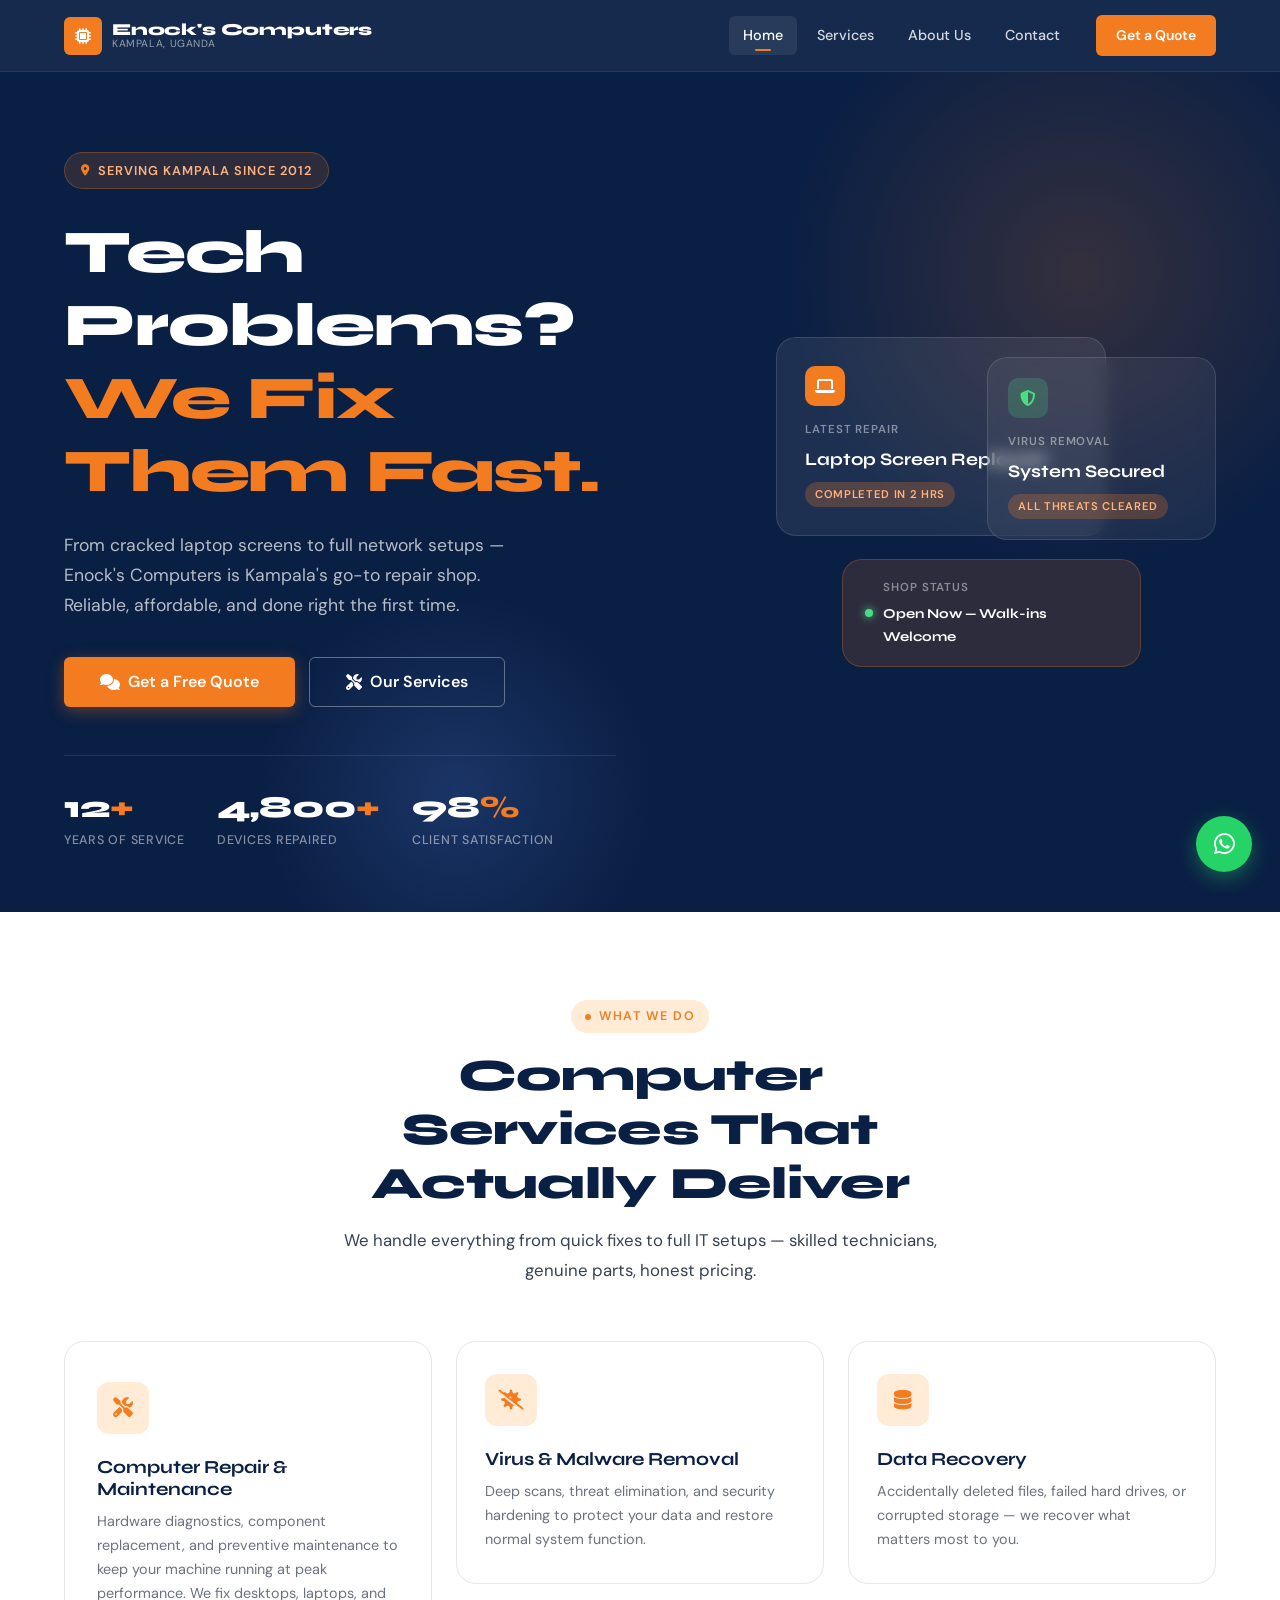
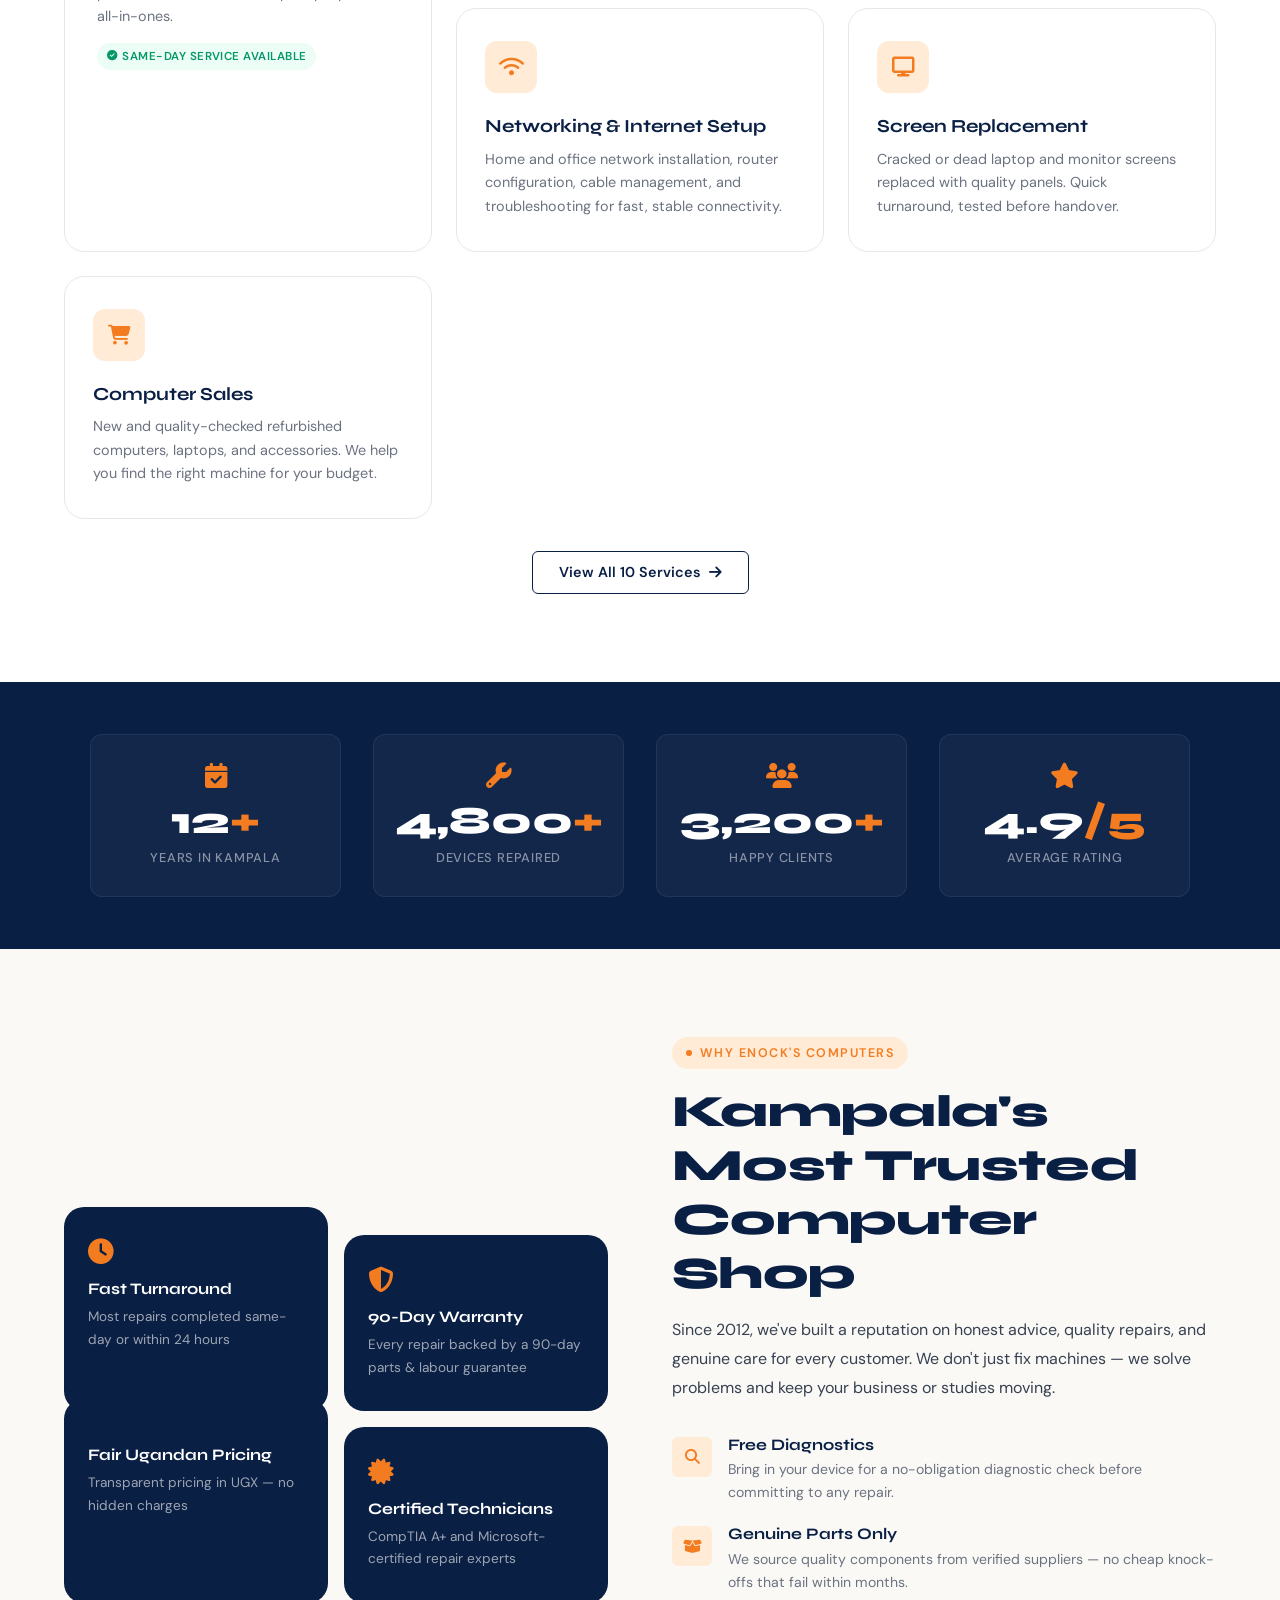
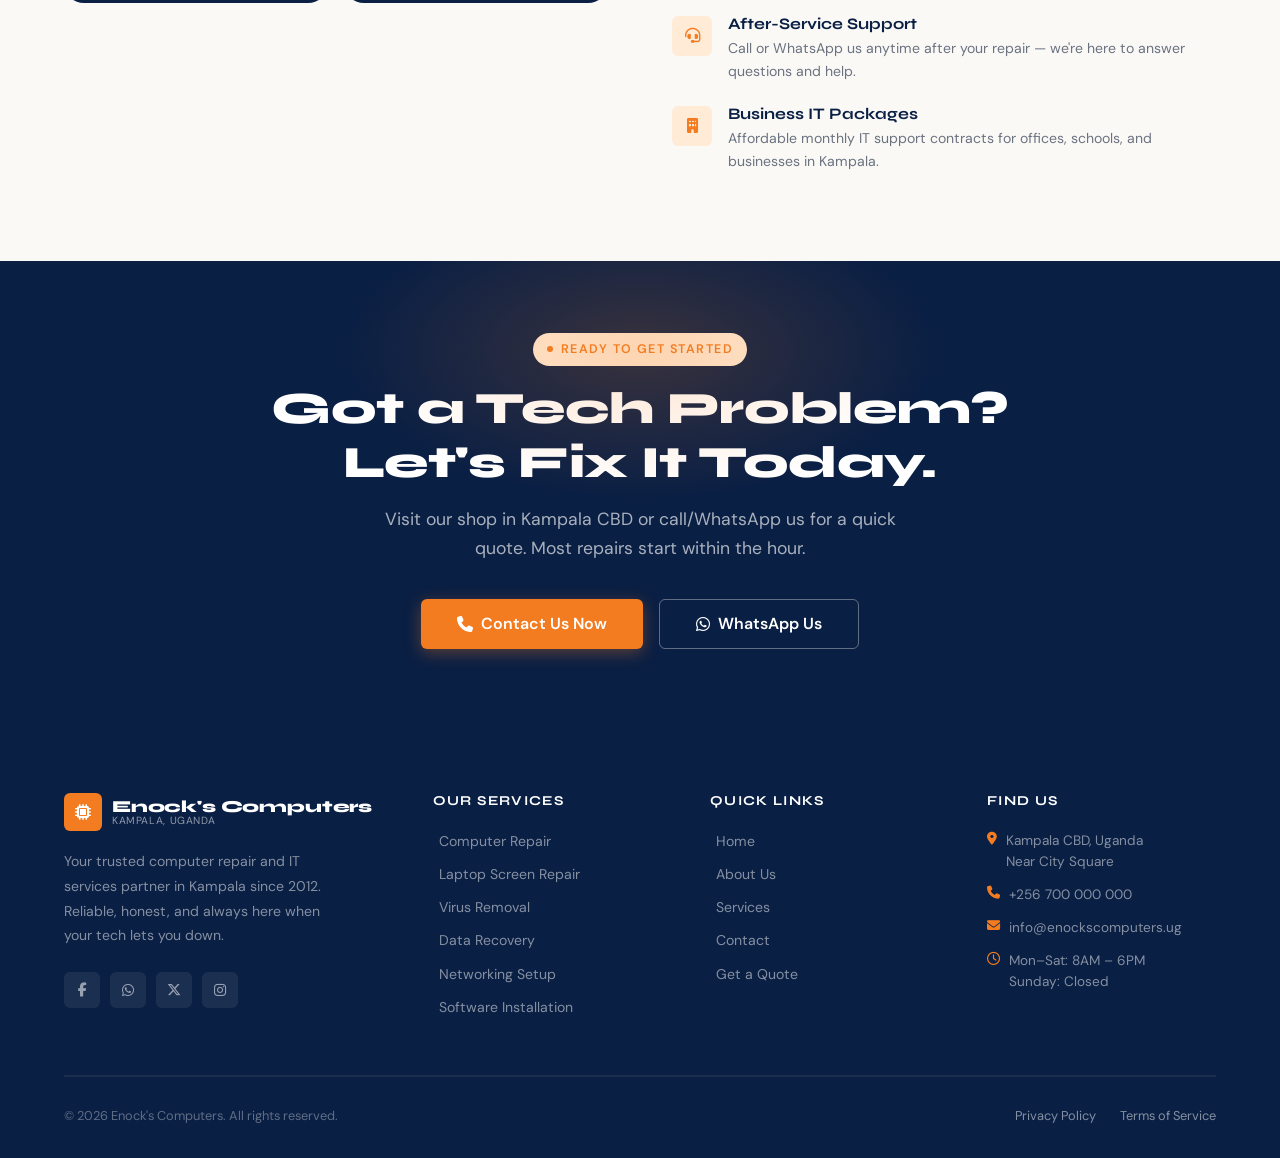
==== index.html @ 53b96592 "Initial commit via Netlify [skip ci]" ====
<!DOCTYPE html>
<html lang="en">
<head>
  <meta charset="UTF-8">
  <meta name="viewport" content="width=device-width, initial-scale=1.0">
  <title>Enock's Computers — Your Trusted Tech Partner in Kampala</title>
  <meta name="description" content="Enock's Computers offers expert computer repair, laptop servicing, virus removal, data recovery, networking, and IT services in Kampala, Uganda.">
  <link rel="stylesheet" href="enocks-style.css">
  <link rel="stylesheet" href="https://cdnjs.cloudflare.com/ajax/libs/font-awesome/6.5.0/css/all.min.css">
</head>
<body class="page-body">

  <!-- HEADER -->
  <header class="site-header" id="site-header">
    <a href="index.html" class="logo">
      <div class="logo-icon"><i class="fa-solid fa-microchip"></i></div>
      <div class="logo-text">
        <span>Enock's Computers</span>
        <span>Kampala, Uganda</span>
      </div>
    </a>
    <nav class="site-nav">
      <a href="index.html" class="active">Home</a>
      <a href="services.html">Services</a>
      <a href="about.html">About Us</a>
      <a href="contact.html">Contact</a>
      <a href="contact.html" class="nav-cta">Get a Quote</a>
    </nav>
    <button class="hamburger" id="hamburger" aria-label="Toggle menu" aria-expanded="false">
      <span></span><span></span><span></span>
    </button>
  </header>

  <!-- MOBILE NAV -->
  <nav class="mobile-nav" id="mobile-nav">
    <a href="index.html">Home</a>
    <a href="services.html">Services</a>
    <a href="about.html">About Us</a>
    <a href="contact.html">Contact</a>
    <a href="contact.html" class="nav-cta">Get a Quote</a>
  </nav>

  <!-- HERO -->
  <section class="hero">
    <div class="hero-content">
      <div class="hero-badge">
        <i class="fa-solid fa-location-dot"></i>
        Serving Kampala Since 2012
      </div>
      <h1>
        Tech Problems?<br>
        <span>We Fix Them Fast.</span>
      </h1>
      <p>
        From cracked laptop screens to full network setups — Enock's Computers is Kampala's go-to repair shop. Reliable, affordable, and done right the first time.
      </p>
      <div class="hero-actions">
        <a href="contact.html" class="btn btn-primary btn-lg">
          <i class="fa-solid fa-comments"></i> Get a Free Quote
        </a>
        <a href="services.html" class="btn btn-outline-white btn-lg">
          <i class="fa-solid fa-screwdriver-wrench"></i> Our Services
        </a>
      </div>
      <div class="hero-stats">
        <div class="hero-stat">
          <strong>12<span>+</span></strong>
          <small>Years of Service</small>
        </div>
        <div class="hero-stat">
          <strong>4,800<span>+</span></strong>
          <small>Devices Repaired</small>
        </div>
        <div class="hero-stat">
          <strong>98<span>%</span></strong>
          <small>Client Satisfaction</small>
        </div>
      </div>
    </div>

    <!-- Floating tech cards -->
    <div class="hero-visual">
      <div class="hero-card-stack">
        <div class="tech-card tech-card-main">
          <div class="tc-icon"><i class="fa-solid fa-laptop"></i></div>
          <div class="tc-label">Latest Repair</div>
          <div class="tc-value">Laptop Screen Replaced</div>
          <div class="tc-tag">Completed in 2 hrs</div>
        </div>
        <div class="tech-card tech-card-side">
          <div class="tc-icon" style="background:rgba(74,222,128,0.2)"><i class="fa-solid fa-shield-halved" style="color:#4ade80"></i></div>
          <div class="tc-label">Virus Removal</div>
          <div class="tc-value">System Secured</div>
          <div class="tc-tag">All Threats Cleared</div>
        </div>
        <div class="tech-card tech-card-bottom">
          <div class="tc-row">
            <div class="tc-dot"></div>
            <div>
              <div class="tc-label">Shop Status</div>
              <div class="tc-value" style="font-size:0.85rem">Open Now &mdash; Walk-ins Welcome</div>
            </div>
          </div>
        </div>
      </div>
    </div>
  </section>

  <!-- SERVICES OVERVIEW -->
  <section class="section" style="background: var(--white);">
    <div class="section-header centered">
      <div class="section-label">What We Do</div>
      <h2>Computer Services That <br>Actually Deliver</h2>
      <p>We handle everything from quick fixes to full IT setups — skilled technicians, genuine parts, honest pricing.</p>
    </div>

    <div class="services-grid featured">
      <div class="svc-card featured-tall fade-up">
        <div class="svc-icon"><i class="fa-solid fa-screwdriver-wrench"></i></div>
        <h3>Computer Repair &amp; Maintenance</h3>
        <p>Hardware diagnostics, component replacement, and preventive maintenance to keep your machine running at peak performance. We fix desktops, laptops, and all-in-ones.</p>
        <div class="svc-badge"><i class="fa-solid fa-circle-check"></i> Same-day service available</div>
      </div>
      <div class="svc-card fade-up">
        <div class="svc-icon"><i class="fa-solid fa-virus-slash"></i></div>
        <h3>Virus &amp; Malware Removal</h3>
        <p>Deep scans, threat elimination, and security hardening to protect your data and restore normal system function.</p>
      </div>
      <div class="svc-card fade-up">
        <div class="svc-icon"><i class="fa-solid fa-database"></i></div>
        <h3>Data Recovery</h3>
        <p>Accidentally deleted files, failed hard drives, or corrupted storage — we recover what matters most to you.</p>
      </div>
      <div class="svc-card fade-up">
        <div class="svc-icon"><i class="fa-solid fa-wifi"></i></div>
        <h3>Networking &amp; Internet Setup</h3>
        <p>Home and office network installation, router configuration, cable management, and troubleshooting for fast, stable connectivity.</p>
      </div>
      <div class="svc-card fade-up">
        <div class="svc-icon"><i class="fa-solid fa-display"></i></div>
        <h3>Screen Replacement</h3>
        <p>Cracked or dead laptop and monitor screens replaced with quality panels. Quick turnaround, tested before handover.</p>
      </div>
      <div class="svc-card fade-up">
        <div class="svc-icon"><i class="fa-solid fa-cart-shopping"></i></div>
        <h3>Computer Sales</h3>
        <p>New and quality-checked refurbished computers, laptops, and accessories. We help you find the right machine for your budget.</p>
      </div>
    </div>

    <div class="text-center mt-32">
      <a href="services.html" class="btn btn-outline">
        View All 10 Services <i class="fa-solid fa-arrow-right"></i>
      </a>
    </div>
  </section>

  <!-- STATS BAR -->
  <div class="stats-bar">
    <div class="stats-inner">
      <div class="stat-item fade-up">
        <i class="fa-solid fa-calendar-check"></i>
        <div class="stat-number">12<span>+</span></div>
        <div class="stat-label">Years in Kampala</div>
      </div>
      <div class="stat-item fade-up">
        <i class="fa-solid fa-wrench"></i>
        <div class="stat-number">4,800<span>+</span></div>
        <div class="stat-label">Devices Repaired</div>
      </div>
      <div class="stat-item fade-up">
        <i class="fa-solid fa-users"></i>
        <div class="stat-number">3,200<span>+</span></div>
        <div class="stat-label">Happy Clients</div>
      </div>
      <div class="stat-item fade-up">
        <i class="fa-solid fa-star"></i>
        <div class="stat-number">4.9<span>/5</span></div>
        <div class="stat-label">Average Rating</div>
      </div>
    </div>
  </div>

  <!-- WHY CHOOSE US -->
  <section class="section why-section" style="background: var(--cream);">
    <div class="why-grid">
      <!-- Visual tiles -->
      <div class="why-visual">
        <div class="why-tile">
          <i class="fa-solid fa-clock"></i>
          <h4>Fast Turnaround</h4>
          <p>Most repairs completed same-day or within 24 hours</p>
        </div>
        <div class="why-tile">
          <i class="fa-solid fa-shield-halved"></i>
          <h4>90-Day Warranty</h4>
          <p>Every repair backed by a 90-day parts &amp; labour guarantee</p>
        </div>
        <div class="why-tile">
          <i class="fa-solid fa-ugandan-shilling"></i>
          <h4>Fair Ugandan Pricing</h4>
          <p>Transparent pricing in UGX — no hidden charges</p>
        </div>
        <div class="why-tile">
          <i class="fa-solid fa-certificate"></i>
          <h4>Certified Technicians</h4>
          <p>CompTIA A+ and Microsoft-certified repair experts</p>
        </div>
      </div>

      <!-- Content -->
      <div class="why-content">
        <div class="section-label">Why Enock's Computers</div>
        <h2>Kampala's Most Trusted Computer Shop</h2>
        <p style="margin-top:16px; line-height:1.8;">Since 2012, we've built a reputation on honest advice, quality repairs, and genuine care for every customer. We don't just fix machines — we solve problems and keep your business or studies moving.</p>
        <div class="why-list">
          <div class="why-item">
            <div class="why-item-icon"><i class="fa-solid fa-magnifying-glass"></i></div>
            <div class="why-item-text">
              <h4>Free Diagnostics</h4>
              <p>Bring in your device for a no-obligation diagnostic check before committing to any repair.</p>
            </div>
          </div>
          <div class="why-item">
            <div class="why-item-icon"><i class="fa-solid fa-box-open"></i></div>
            <div class="why-item-text">
              <h4>Genuine Parts Only</h4>
              <p>We source quality components from verified suppliers — no cheap knock-offs that fail within months.</p>
            </div>
          </div>
          <div class="why-item">
            <div class="why-item-icon"><i class="fa-solid fa-headset"></i></div>
            <div class="why-item-text">
              <h4>After-Service Support</h4>
              <p>Call or WhatsApp us anytime after your repair — we're here to answer questions and help.</p>
            </div>
          </div>
          <div class="why-item">
            <div class="why-item-icon"><i class="fa-solid fa-building"></i></div>
            <div class="why-item-text">
              <h4>Business IT Packages</h4>
              <p>Affordable monthly IT support contracts for offices, schools, and businesses in Kampala.</p>
            </div>
          </div>
        </div>
      </div>
    </div>
  </section>

  <!-- CTA BANNER -->
  <section class="cta-banner">
    <div class="section-label" style="margin: 0 auto 16px; display: flex; width: fit-content;">Ready to Get Started</div>
    <h2>Got a Tech Problem? <br>Let's Fix It Today.</h2>
    <p>Visit our shop in Kampala CBD or call/WhatsApp us for a quick quote. Most repairs start within the hour.</p>
    <div class="cta-actions">
      <a href="contact.html" class="btn btn-primary btn-lg">
        <i class="fa-solid fa-phone"></i> Contact Us Now
      </a>
      <a href="tel:+256700000000" class="btn btn-outline-white btn-lg">
        <i class="fa-brands fa-whatsapp"></i> WhatsApp Us
      </a>
    </div>
  </section>

  <!-- FOOTER -->
  <footer class="site-footer">
    <div class="footer-grid">
      <div class="footer-brand">
        <a href="index.html" class="logo">
          <div class="logo-icon"><i class="fa-solid fa-microchip"></i></div>
          <div class="logo-text">
            <span>Enock's Computers</span>
            <span>Kampala, Uganda</span>
          </div>
        </a>
        <p>Your trusted computer repair and IT services partner in Kampala since 2012. Reliable, honest, and always here when your tech lets you down.</p>
        <div class="social-links">
          <a href="#" class="social-link" aria-label="Facebook"><i class="fa-brands fa-facebook-f"></i></a>
          <a href="#" class="social-link" aria-label="WhatsApp"><i class="fa-brands fa-whatsapp"></i></a>
          <a href="#" class="social-link" aria-label="Twitter/X"><i class="fa-brands fa-x-twitter"></i></a>
          <a href="#" class="social-link" aria-label="Instagram"><i class="fa-brands fa-instagram"></i></a>
        </div>
      </div>
      <div class="footer-col">
        <h5>Our Services</h5>
        <div class="footer-links">
          <a href="services.html">Computer Repair</a>
          <a href="services.html">Laptop Screen Repair</a>
          <a href="services.html">Virus Removal</a>
          <a href="services.html">Data Recovery</a>
          <a href="services.html">Networking Setup</a>
          <a href="services.html">Software Installation</a>
        </div>
      </div>
      <div class="footer-col">
        <h5>Quick Links</h5>
        <div class="footer-links">
          <a href="index.html">Home</a>
          <a href="about.html">About Us</a>
          <a href="services.html">Services</a>
          <a href="contact.html">Contact</a>
          <a href="contact.html">Get a Quote</a>
        </div>
      </div>
      <div class="footer-col footer-contact">
        <h5>Find Us</h5>
        <p><i class="fa-solid fa-location-dot"></i> Kampala CBD, Uganda<br>Near City Square</p>
        <a href="tel:+256700000000"><i class="fa-solid fa-phone"></i> +256 700 000 000</a>
        <a href="mailto:info@enockscomputers.ug"><i class="fa-solid fa-envelope"></i> info@enockscomputers.ug</a>
        <p><i class="fa-regular fa-clock"></i> Mon–Sat: 8AM – 6PM<br>Sunday: Closed</p>
      </div>
    </div>
    <hr class="divider" style="border-color: rgba(255,255,255,0.07);">
    <div class="footer-bottom">
      <p>&copy; 2026 Enock's Computers. All rights reserved.</p>
      <div class="footer-bottom-links">
        <a href="#">Privacy Policy</a>
        <a href="#">Terms of Service</a>
      </div>
    </div>
  </footer>

  <!-- WhatsApp Float -->
  <a href="https://wa.me/256700000000" class="whatsapp-float" target="_blank" rel="noopener" aria-label="Chat on WhatsApp">
    <i class="fa-brands fa-whatsapp"></i>
  </a>

  <script>
    // Sticky header
    const header = document.getElementById('site-header');
    window.addEventListener('scroll', () => {
      header.classList.toggle('scrolled', window.scrollY > 40);
    });

    // Hamburger menu
    const hamburger = document.getElementById('hamburger');
    const mobileNav = document.getElementById('mobile-nav');
    hamburger.addEventListener('click', () => {
      const open = hamburger.classList.toggle('open');
      mobileNav.classList.toggle('open', open);
      hamburger.setAttribute('aria-expanded', String(open));
    });

    // Close mobile nav on link click
    mobileNav.querySelectorAll('a').forEach(a => {
      a.addEventListener('click', () => {
        hamburger.classList.remove('open');
        mobileNav.classList.remove('open');
        hamburger.setAttribute('aria-expanded', 'false');
      });
    });

    // Scroll-reveal
    const observer = new IntersectionObserver((entries) => {
      entries.forEach(e => { if (e.isIntersecting) e.target.classList.add('visible'); });
    }, { threshold: 0.12 });
    document.querySelectorAll('.fade-up').forEach(el => observer.observe(el));
  </script>
</body>
</html>
---- enocks-style.css ----
/* ================================================
   ENOCK'S COMPUTERS — Shared Stylesheet
   Kampala, Uganda | Your Trusted Tech Partner
   Fonts: Syne (headings) + DM Sans (body)
   ================================================ */

@import url('https://fonts.googleapis.com/css2?family=Syne:wght@400;600;700;800&family=DM+Sans:ital,opsz,wght@0,9..40,300;0,9..40,400;0,9..40,500;0,9..40,600;1,9..40,400&display=swap');

/* ==================== TOKENS ==================== */
:root {
  --navy:      #0a1f44;
  --navy-mid:  #122a5c;
  --navy-light:#1e3a6e;
  --orange:    #f47c20;
  --orange-dk: #d96a12;
  --orange-lt: #ffebd6;
  --cream:     #faf9f6;
  --white:     #ffffff;
  --ink:       #111827;
  --ink-mid:   #374151;
  --ink-soft:  #6b7280;
  --ink-faint: #d1d5db;
  --border:    #e5e7eb;
  --card:      #ffffff;
  --shadow-sm: 0 2px 8px rgba(10,31,68,0.07);
  --shadow-md: 0 6px 24px rgba(10,31,68,0.12);
  --shadow-lg: 0 16px 48px rgba(10,31,68,0.18);
  --radius-sm: 6px;
  --radius:    12px;
  --radius-lg: 20px;
  --radius-xl: 32px;
  --transition: 0.28s cubic-bezier(0.4,0,0.2,1);
  --font-head: 'Syne', sans-serif;
  --font-body: 'DM Sans', sans-serif;
  --nav-h:     72px;
}

/* ==================== RESET ==================== */
*, *::before, *::after { box-sizing: border-box; margin: 0; padding: 0; }
html { scroll-behavior: smooth; font-size: 16px; }

body {
  font-family: var(--font-body);
  color: var(--ink);
  background: var(--cream);
  line-height: 1.65;
  -webkit-font-smoothing: antialiased;
  overflow-x: hidden;
}

img { max-width: 100%; height: auto; display: block; }
a { color: inherit; text-decoration: none; }
ul, ol { list-style: none; }
button { cursor: pointer; border: none; background: none; font-family: var(--font-body); }

/* ==================== TYPOGRAPHY ==================== */
h1, h2, h3, h4, h5 {
  font-family: var(--font-head);
  line-height: 1.2;
  color: var(--navy);
  font-weight: 800;
}
h1 { font-size: clamp(2.2rem, 5vw, 3.8rem); letter-spacing: -0.02em; }
h2 { font-size: clamp(1.8rem, 3.5vw, 2.8rem); letter-spacing: -0.015em; }
h3 { font-size: clamp(1.25rem, 2.5vw, 1.6rem); font-weight: 700; }
h4 { font-size: 1.15rem; font-weight: 700; }
p  { color: var(--ink-mid); }

.section-label {
  display: inline-flex;
  align-items: center;
  gap: 8px;
  font-size: 0.78rem;
  font-weight: 600;
  letter-spacing: 0.12em;
  text-transform: uppercase;
  color: var(--orange);
  background: var(--orange-lt);
  padding: 6px 14px;
  border-radius: 100px;
  margin-bottom: 16px;
}
.section-label::before {
  content: '';
  width: 6px;
  height: 6px;
  border-radius: 50%;
  background: var(--orange);
}

/* ==================== HEADER / NAV ==================== */
.site-header {
  position: fixed;
  top: 0; left: 0; right: 0;
  z-index: 999;
  height: var(--nav-h);
  background: rgba(10,31,68,0.95);
  backdrop-filter: blur(12px);
  -webkit-backdrop-filter: blur(12px);
  border-bottom: 1px solid rgba(255,255,255,0.07);
  display: flex;
  align-items: center;
  padding: 0 5%;
  justify-content: space-between;
  transition: background var(--transition), box-shadow var(--transition);
}
.site-header.scrolled {
  background: rgba(10,31,68,0.98);
  box-shadow: var(--shadow-md);
}

.logo {
  display: flex;
  align-items: center;
  gap: 10px;
  flex-shrink: 0;
}
.logo-icon {
  width: 38px;
  height: 38px;
  background: var(--orange);
  border-radius: var(--radius-sm);
  display: grid;
  place-items: center;
  flex-shrink: 0;
}
.logo-icon i { color: var(--white); font-size: 1rem; }
.logo-text { display: flex; flex-direction: column; line-height: 1; }
.logo-text span:first-child {
  font-family: var(--font-head);
  font-size: 1.05rem;
  font-weight: 800;
  color: var(--white);
  letter-spacing: -0.01em;
}
.logo-text span:last-child {
  font-size: 0.65rem;
  font-weight: 400;
  color: rgba(255,255,255,0.55);
  letter-spacing: 0.06em;
  text-transform: uppercase;
}

.site-nav {
  display: flex;
  align-items: center;
  gap: 6px;
}
.site-nav a {
  color: rgba(255,255,255,0.82);
  font-size: 0.9rem;
  font-weight: 500;
  padding: 8px 14px;
  border-radius: var(--radius-sm);
  transition: color var(--transition), background var(--transition);
  position: relative;
}
.site-nav a:hover,
.site-nav a.active {
  color: var(--white);
  background: rgba(255,255,255,0.08);
}
.site-nav a.active::after {
  content: '';
  position: absolute;
  bottom: 4px; left: 50%;
  transform: translateX(-50%);
  width: 16px; height: 2px;
  border-radius: 1px;
  background: var(--orange);
}
.nav-cta {
  margin-left: 16px;
  background: var(--orange) !important;
  color: var(--white) !important;
  padding: 9px 20px !important;
  border-radius: var(--radius-sm) !important;
  font-weight: 600 !important;
  font-size: 0.875rem !important;
  transition: background var(--transition), transform var(--transition) !important;
}
.nav-cta:hover {
  background: var(--orange-dk) !important;
  transform: translateY(-1px);
}

/* Hamburger */
.hamburger {
  display: none;
  flex-direction: column;
  gap: 5px;
  padding: 8px;
  border-radius: var(--radius-sm);
  transition: background var(--transition);
}
.hamburger:hover { background: rgba(255,255,255,0.08); }
.hamburger span {
  display: block;
  width: 22px;
  height: 2px;
  background: var(--white);
  border-radius: 1px;
  transition: transform 0.3s, opacity 0.3s;
}
.hamburger.open span:nth-child(1) { transform: translateY(7px) rotate(45deg); }
.hamburger.open span:nth-child(2) { opacity: 0; }
.hamburger.open span:nth-child(3) { transform: translateY(-7px) rotate(-45deg); }

/* Mobile nav overlay */
.mobile-nav {
  display: none;
  position: fixed;
  top: var(--nav-h); left: 0; right: 0;
  background: var(--navy);
  border-top: 1px solid rgba(255,255,255,0.08);
  padding: 20px 5% 28px;
  z-index: 998;
  flex-direction: column;
  gap: 4px;
  box-shadow: var(--shadow-lg);
}
.mobile-nav.open { display: flex; }
.mobile-nav a {
  color: rgba(255,255,255,0.85);
  font-size: 1rem;
  font-weight: 500;
  padding: 12px 16px;
  border-radius: var(--radius-sm);
  transition: background var(--transition), color var(--transition);
}
.mobile-nav a:hover { background: rgba(255,255,255,0.07); color: var(--white); }
.mobile-nav .nav-cta {
  margin-top: 8px;
  background: var(--orange) !important;
  color: var(--white) !important;
  text-align: center;
}

/* ==================== PAGE OFFSET ==================== */
.page-body { padding-top: var(--nav-h); }

/* ==================== HERO (index) ==================== */
.hero {
  min-height: calc(100vh - var(--nav-h));
  background: var(--navy);
  position: relative;
  overflow: hidden;
  display: grid;
  grid-template-columns: 1fr 1fr;
  align-items: center;
  padding: 80px 5% 60px;
  gap: 48px;
}

/* Geometric background */
.hero::before {
  content: '';
  position: absolute;
  top: -100px; right: -100px;
  width: 600px; height: 600px;
  background: radial-gradient(circle at center, rgba(244,124,32,0.18) 0%, transparent 70%);
  pointer-events: none;
}
.hero::after {
  content: '';
  position: absolute;
  bottom: -80px; left: 20%;
  width: 400px; height: 400px;
  background: radial-gradient(circle at center, rgba(30,58,110,0.8) 0%, transparent 70%);
  pointer-events: none;
}

.hero-content { position: relative; z-index: 2; max-width: 600px; }

.hero-badge {
  display: inline-flex;
  align-items: center;
  gap: 8px;
  background: rgba(244,124,32,0.15);
  border: 1px solid rgba(244,124,32,0.3);
  color: #ffb37e;
  font-size: 0.8rem;
  font-weight: 600;
  letter-spacing: 0.08em;
  text-transform: uppercase;
  padding: 7px 16px;
  border-radius: 100px;
  margin-bottom: 28px;
}
.hero-badge i { font-size: 0.7rem; color: var(--orange); }

.hero-content h1 {
  color: var(--white);
  margin-bottom: 22px;
}
.hero-content h1 span {
  color: var(--orange);
  display: block;
}
.hero-content p {
  color: rgba(255,255,255,0.7);
  font-size: 1.1rem;
  line-height: 1.7;
  margin-bottom: 36px;
  max-width: 480px;
}

.hero-actions {
  display: flex;
  gap: 14px;
  flex-wrap: wrap;
  margin-bottom: 48px;
}

.hero-stats {
  display: flex;
  gap: 32px;
  flex-wrap: wrap;
  padding-top: 36px;
  border-top: 1px solid rgba(255,255,255,0.1);
}
.hero-stat {}
.hero-stat strong {
  display: block;
  font-family: var(--font-head);
  font-size: 1.9rem;
  font-weight: 800;
  color: var(--white);
  line-height: 1;
  margin-bottom: 4px;
}
.hero-stat strong span { color: var(--orange); }
.hero-stat small {
  font-size: 0.78rem;
  color: rgba(255,255,255,0.5);
  text-transform: uppercase;
  letter-spacing: 0.06em;
  font-weight: 500;
}

/* Hero visual */
.hero-visual {
  position: relative;
  z-index: 2;
  display: flex;
  justify-content: flex-end;
  align-items: center;
}
.hero-card-stack {
  position: relative;
  width: 100%;
  max-width: 440px;
  aspect-ratio: 4/3;
}
.tech-card {
  position: absolute;
  background: rgba(255,255,255,0.06);
  border: 1px solid rgba(255,255,255,0.12);
  border-radius: var(--radius-lg);
  backdrop-filter: blur(8px);
  padding: 24px;
  transition: transform var(--transition);
}
.tech-card:hover { transform: translateY(-4px); }
.tech-card-main {
  top: 0; left: 0;
  width: 75%; padding: 28px;
  background: rgba(255,255,255,0.08);
}
.tech-card-side {
  top: 20px; right: 0;
  width: 52%;
  padding: 20px;
}
.tech-card-bottom {
  bottom: 0; left: 15%;
  width: 68%;
  padding: 18px 22px;
  background: rgba(244,124,32,0.15);
  border-color: rgba(244,124,32,0.25);
}
.tc-icon {
  width: 40px; height: 40px;
  background: var(--orange);
  border-radius: 10px;
  display: grid;
  place-items: center;
  margin-bottom: 14px;
}
.tc-icon i { color: white; font-size: 1rem; }
.tc-label {
  font-size: 0.72rem;
  text-transform: uppercase;
  letter-spacing: 0.08em;
  color: rgba(255,255,255,0.45);
  font-weight: 600;
  margin-bottom: 6px;
}
.tc-value {
  font-family: var(--font-head);
  font-size: 1.1rem;
  font-weight: 700;
  color: var(--white);
}
.tc-tag {
  display: inline-block;
  background: rgba(244,124,32,0.25);
  color: #ffb37e;
  font-size: 0.7rem;
  font-weight: 600;
  letter-spacing: 0.06em;
  text-transform: uppercase;
  padding: 3px 10px;
  border-radius: 100px;
  margin-top: 8px;
}
.tc-row {
  display: flex;
  align-items: center;
  gap: 10px;
}
.tc-dot {
  width: 8px; height: 8px;
  border-radius: 50%;
  background: #4ade80;
  box-shadow: 0 0 8px #4ade80;
  flex-shrink: 0;
}
.tc-row .tc-value { font-size: 0.9rem; }

/* ==================== BUTTONS ==================== */
.btn {
  display: inline-flex;
  align-items: center;
  gap: 8px;
  font-family: var(--font-body);
  font-weight: 600;
  font-size: 0.9rem;
  padding: 13px 26px;
  border-radius: var(--radius-sm);
  transition: background var(--transition), transform var(--transition), box-shadow var(--transition), color var(--transition);
  cursor: pointer;
  line-height: 1;
}
.btn-primary {
  background: var(--orange);
  color: var(--white);
  box-shadow: 0 4px 16px rgba(244,124,32,0.35);
}
.btn-primary:hover {
  background: var(--orange-dk);
  transform: translateY(-2px);
  box-shadow: 0 8px 24px rgba(244,124,32,0.4);
}
.btn-outline-white {
  background: transparent;
  color: var(--white);
  border: 1.5px solid rgba(255,255,255,0.35);
}
.btn-outline-white:hover {
  background: rgba(255,255,255,0.08);
  border-color: rgba(255,255,255,0.55);
  transform: translateY(-2px);
}
.btn-outline {
  background: transparent;
  color: var(--navy);
  border: 1.5px solid var(--navy);
}
.btn-outline:hover {
  background: var(--navy);
  color: var(--white);
  transform: translateY(-2px);
}
.btn-sm { padding: 9px 18px; font-size: 0.82rem; }
.btn-lg { padding: 16px 36px; font-size: 1rem; }

/* ==================== SECTION WRAPPER ==================== */
.section {
  padding: 88px 5%;
}
.section-sm { padding: 60px 5%; }
.section-header {
  max-width: 580px;
}
.section-header.centered {
  text-align: center;
  margin: 0 auto 56px;
  max-width: 620px;
}
.section-header h2 { margin-bottom: 16px; }
.section-header p { font-size: 1.05rem; line-height: 1.75; }

/* ==================== SERVICE CARDS ==================== */
.services-grid {
  display: grid;
  grid-template-columns: repeat(auto-fill, minmax(280px, 1fr));
  gap: 24px;
  margin-top: 48px;
}
.services-grid.cols-3 {
  grid-template-columns: repeat(3, 1fr);
}
.services-grid.featured {
  grid-template-columns: repeat(3, 1fr);
  grid-template-rows: auto auto;
}
.services-grid.featured .svc-card:first-child {
  grid-column: 1 / 2;
  grid-row: 1 / 3;
}

.svc-card {
  background: var(--card);
  border: 1px solid var(--border);
  border-radius: var(--radius-lg);
  padding: 32px 28px;
  position: relative;
  overflow: hidden;
  transition: transform var(--transition), box-shadow var(--transition), border-color var(--transition);
  cursor: default;
}
.svc-card::before {
  content: '';
  position: absolute;
  top: 0; left: 0; right: 0;
  height: 3px;
  background: linear-gradient(90deg, var(--orange), var(--orange-dk));
  transform: scaleX(0);
  transform-origin: left;
  transition: transform var(--transition);
  border-radius: var(--radius-lg) var(--radius-lg) 0 0;
}
.svc-card:hover { transform: translateY(-5px); box-shadow: var(--shadow-lg); border-color: transparent; }
.svc-card:hover::before { transform: scaleX(1); }

.svc-card.featured-tall { padding: 40px 32px; }

.svc-icon {
  width: 52px; height: 52px;
  background: var(--orange-lt);
  border-radius: var(--radius);
  display: grid;
  place-items: center;
  margin-bottom: 22px;
  transition: background var(--transition), transform var(--transition);
}
.svc-icon i { color: var(--orange); font-size: 1.25rem; }
.svc-card:hover .svc-icon { background: var(--orange); transform: scale(1.08); }
.svc-card:hover .svc-icon i { color: var(--white); }

.svc-card h3 { margin-bottom: 10px; font-size: 1.15rem; }
.svc-card p  { font-size: 0.9rem; color: var(--ink-soft); line-height: 1.65; }

.svc-badge {
  display: inline-flex;
  align-items: center;
  gap: 5px;
  background: #ecfdf5;
  color: #059669;
  font-size: 0.72rem;
  font-weight: 600;
  letter-spacing: 0.04em;
  text-transform: uppercase;
  padding: 4px 10px;
  border-radius: 100px;
  margin-top: 14px;
}
.svc-badge i { font-size: 0.65rem; }

/* ==================== STATS BAR ==================== */
.stats-bar {
  background: var(--navy);
  padding: 52px 5%;
}
.stats-inner {
  display: grid;
  grid-template-columns: repeat(4, 1fr);
  gap: 32px;
  max-width: 1100px;
  margin: 0 auto;
}
.stat-item {
  text-align: center;
  padding: 28px 20px;
  border-radius: var(--radius);
  background: rgba(255,255,255,0.04);
  border: 1px solid rgba(255,255,255,0.07);
}
.stat-item i {
  font-size: 1.6rem;
  color: var(--orange);
  margin-bottom: 14px;
  display: block;
}
.stat-number {
  font-family: var(--font-head);
  font-size: 2.4rem;
  font-weight: 800;
  color: var(--white);
  line-height: 1;
  margin-bottom: 6px;
}
.stat-number span { color: var(--orange); }
.stat-label {
  font-size: 0.8rem;
  font-weight: 500;
  color: rgba(255,255,255,0.5);
  text-transform: uppercase;
  letter-spacing: 0.06em;
}

/* ==================== WHY CHOOSE US ==================== */
.why-grid {
  display: grid;
  grid-template-columns: 1fr 1fr;
  gap: 64px;
  align-items: center;
}
.why-visual {
  position: relative;
  display: grid;
  grid-template-columns: 1fr 1fr;
  gap: 16px;
}
.why-tile {
  background: var(--navy);
  border-radius: var(--radius-lg);
  padding: 32px 24px;
  color: white;
  transition: transform var(--transition);
}
.why-tile:hover { transform: translateY(-4px); }
.why-tile:nth-child(2) { margin-top: 28px; }
.why-tile:nth-child(3) { margin-top: -28px; }
.why-tile i { font-size: 1.6rem; color: var(--orange); margin-bottom: 14px; display: block; }
.why-tile h4 { color: var(--white); font-size: 1rem; margin-bottom: 8px; }
.why-tile p { color: rgba(255,255,255,0.6); font-size: 0.85rem; }

.why-content { }
.why-list { margin-top: 32px; display: flex; flex-direction: column; gap: 20px; }
.why-item {
  display: flex;
  gap: 16px;
  align-items: flex-start;
}
.why-item-icon {
  width: 40px; height: 40px;
  background: var(--orange-lt);
  border-radius: var(--radius-sm);
  display: grid;
  place-items: center;
  flex-shrink: 0;
  margin-top: 2px;
}
.why-item-icon i { color: var(--orange); font-size: 0.95rem; }
.why-item-text h4 { margin-bottom: 4px; font-size: 1rem; }
.why-item-text p { font-size: 0.88rem; color: var(--ink-soft); }

/* ==================== CTA BANNER ==================== */
.cta-banner {
  background: var(--navy);
  padding: 72px 5%;
  position: relative;
  overflow: hidden;
  text-align: center;
}
.cta-banner::before {
  content: '';
  position: absolute;
  top: -60px; left: 50%;
  transform: translateX(-50%);
  width: 600px; height: 300px;
  background: radial-gradient(ellipse, rgba(244,124,32,0.2) 0%, transparent 70%);
  pointer-events: none;
}
.cta-banner h2 { color: var(--white); margin-bottom: 16px; }
.cta-banner p { color: rgba(255,255,255,0.65); font-size: 1.1rem; margin-bottom: 36px; max-width: 520px; margin-left: auto; margin-right: auto; }
.cta-actions { display: flex; gap: 16px; justify-content: center; flex-wrap: wrap; }

/* ==================== PAGE HERO (inner pages) ==================== */
.page-hero {
  background: var(--navy);
  padding: 72px 5% 64px;
  position: relative;
  overflow: hidden;
}
.page-hero::after {
  content: '';
  position: absolute;
  bottom: 0; right: 0;
  width: 400px; height: 400px;
  background: radial-gradient(circle at 80% 80%, rgba(244,124,32,0.15) 0%, transparent 65%);
  pointer-events: none;
}
.page-hero-inner { max-width: 680px; position: relative; z-index: 1; }
.breadcrumb {
  display: flex;
  align-items: center;
  gap: 8px;
  margin-bottom: 20px;
}
.breadcrumb a { color: rgba(255,255,255,0.5); font-size: 0.82rem; transition: color var(--transition); }
.breadcrumb a:hover { color: rgba(255,255,255,0.8); }
.breadcrumb span { color: rgba(255,255,255,0.3); font-size: 0.75rem; }
.breadcrumb strong { color: rgba(255,255,255,0.7); font-size: 0.82rem; font-weight: 500; }
.page-hero h1 { color: var(--white); margin-bottom: 16px; }
.page-hero p { color: rgba(255,255,255,0.65); font-size: 1.05rem; max-width: 560px; }

/* ==================== SERVICES PAGE DETAIL ==================== */
.service-detail-card {
  background: var(--card);
  border: 1px solid var(--border);
  border-radius: var(--radius-lg);
  padding: 36px;
  display: grid;
  grid-template-columns: 68px 1fr;
  gap: 28px;
  align-items: flex-start;
  transition: transform var(--transition), box-shadow var(--transition);
}
.service-detail-card:hover { transform: translateY(-4px); box-shadow: var(--shadow-md); }
.sdci {
  width: 68px; height: 68px;
  background: var(--orange-lt);
  border-radius: var(--radius);
  display: grid;
  place-items: center;
  flex-shrink: 0;
  transition: background var(--transition);
}
.sdci i { color: var(--orange); font-size: 1.5rem; transition: color var(--transition); }
.service-detail-card:hover .sdci { background: var(--orange); }
.service-detail-card:hover .sdci i { color: var(--white); }
.sdc-body h3 { margin-bottom: 10px; }
.sdc-body p { font-size: 0.92rem; color: var(--ink-soft); margin-bottom: 16px; }
.sdc-features {
  display: flex;
  flex-wrap: wrap;
  gap: 8px;
}
.sdc-feat {
  display: flex;
  align-items: center;
  gap: 6px;
  font-size: 0.78rem;
  font-weight: 500;
  color: var(--ink-mid);
  background: var(--cream);
  padding: 5px 12px;
  border-radius: 100px;
  border: 1px solid var(--border);
}
.sdc-feat i { color: var(--orange); font-size: 0.65rem; }

/* ==================== ABOUT PAGE ==================== */
.about-story {
  display: grid;
  grid-template-columns: 1fr 1fr;
  gap: 80px;
  align-items: center;
}
.story-visual {
  position: relative;
}
.story-img-block {
  background: var(--navy);
  border-radius: var(--radius-xl);
  aspect-ratio: 4/5;
  display: flex;
  flex-direction: column;
  justify-content: flex-end;
  padding: 36px;
  overflow: hidden;
  position: relative;
}
.story-img-block::before {
  content: '';
  position: absolute;
  inset: 0;
  background: linear-gradient(135deg, rgba(10,31,68,0.6) 0%, rgba(244,124,32,0.25) 100%);
}
.story-img-block i.bg-icon {
  position: absolute;
  top: 50%; left: 50%;
  transform: translate(-50%,-50%);
  font-size: 8rem;
  color: rgba(255,255,255,0.04);
}
.story-badge-float {
  position: absolute;
  top: 28px; right: -24px;
  background: var(--orange);
  color: var(--white);
  padding: 16px 20px;
  border-radius: var(--radius);
  box-shadow: var(--shadow-md);
  z-index: 2;
  text-align: center;
}
.story-badge-float strong {
  display: block;
  font-family: var(--font-head);
  font-size: 1.6rem;
  font-weight: 800;
  color: var(--white);
  line-height: 1;
  margin-bottom: 4px;
}
.story-badge-float span {
  font-size: 0.72rem;
  font-weight: 600;
  text-transform: uppercase;
  letter-spacing: 0.06em;
  opacity: 0.85;
}
.story-caption {
  position: relative;
  z-index: 2;
  background: rgba(255,255,255,0.09);
  border: 1px solid rgba(255,255,255,0.13);
  border-radius: var(--radius);
  backdrop-filter: blur(8px);
  padding: 18px 22px;
}
.story-caption strong { color: var(--white); display: block; margin-bottom: 2px; font-size: 1rem; }
.story-caption span { color: rgba(255,255,255,0.55); font-size: 0.8rem; }

.story-content {}
.story-content h2 { margin-bottom: 20px; }
.story-content p { font-size: 1rem; line-height: 1.8; margin-bottom: 18px; }
.values-list { margin-top: 32px; display: grid; grid-template-columns: 1fr 1fr; gap: 16px; }
.value-pill {
  display: flex;
  align-items: center;
  gap: 10px;
  padding: 14px 18px;
  background: var(--card);
  border: 1px solid var(--border);
  border-radius: var(--radius);
  transition: border-color var(--transition), box-shadow var(--transition);
}
.value-pill:hover { border-color: var(--orange); box-shadow: 0 0 0 3px var(--orange-lt); }
.value-pill i { color: var(--orange); font-size: 0.95rem; }
.value-pill span { font-size: 0.88rem; font-weight: 600; color: var(--ink); }

/* Team */
.team-grid {
  display: grid;
  grid-template-columns: repeat(auto-fill, minmax(220px, 1fr));
  gap: 24px;
  margin-top: 48px;
}
.team-card {
  background: var(--card);
  border: 1px solid var(--border);
  border-radius: var(--radius-lg);
  overflow: hidden;
  transition: transform var(--transition), box-shadow var(--transition);
}
.team-card:hover { transform: translateY(-6px); box-shadow: var(--shadow-lg); }
.team-avatar {
  background: var(--navy);
  height: 160px;
  display: flex;
  align-items: center;
  justify-content: center;
  position: relative;
  overflow: hidden;
}
.team-avatar::before {
  content: '';
  position: absolute;
  bottom: -20px; left: 50%;
  transform: translateX(-50%);
  width: 160px; height: 160px;
  background: radial-gradient(circle, rgba(244,124,32,0.25) 0%, transparent 70%);
}
.team-avatar i { font-size: 4rem; color: rgba(255,255,255,0.25); position: relative; z-index: 1; }
.team-initials {
  position: absolute;
  font-family: var(--font-head);
  font-size: 2.4rem;
  font-weight: 800;
  color: var(--white);
  z-index: 2;
}
.team-info { padding: 22px 20px; }
.team-info h4 { margin-bottom: 3px; font-size: 1rem; }
.team-info .role { font-size: 0.8rem; color: var(--orange); font-weight: 600; text-transform: uppercase; letter-spacing: 0.05em; display: block; margin-bottom: 10px; }
.team-info p { font-size: 0.83rem; color: var(--ink-soft); line-height: 1.6; }

/* ==================== CONTACT PAGE ==================== */
.contact-layout {
  display: grid;
  grid-template-columns: 1fr 1.6fr;
  gap: 64px;
  align-items: flex-start;
}
.contact-sidebar {}
.contact-info-card {
  background: var(--navy);
  border-radius: var(--radius-lg);
  padding: 36px;
  margin-bottom: 24px;
  position: relative;
  overflow: hidden;
}
.contact-info-card::after {
  content: '';
  position: absolute;
  bottom: -30px; right: -30px;
  width: 140px; height: 140px;
  background: radial-gradient(circle, rgba(244,124,32,0.2) 0%, transparent 70%);
}
.contact-info-card h3 { color: var(--white); margin-bottom: 6px; font-size: 1.2rem; }
.contact-info-card > p { color: rgba(255,255,255,0.55); font-size: 0.88rem; margin-bottom: 28px; }
.ci-row {
  display: flex;
  gap: 14px;
  align-items: flex-start;
  margin-bottom: 22px;
}
.ci-row:last-of-type { margin-bottom: 0; }
.ci-icon {
  width: 40px; height: 40px;
  background: rgba(244,124,32,0.15);
  border-radius: var(--radius-sm);
  display: grid;
  place-items: center;
  flex-shrink: 0;
}
.ci-icon i { color: var(--orange); font-size: 0.9rem; }
.ci-text strong { display: block; color: var(--white); font-size: 0.88rem; margin-bottom: 2px; }
.ci-text span { color: rgba(255,255,255,0.5); font-size: 0.8rem; line-height: 1.5; display: block; }

.hours-card {
  background: var(--card);
  border: 1px solid var(--border);
  border-radius: var(--radius-lg);
  padding: 28px;
}
.hours-card h4 { margin-bottom: 18px; display: flex; align-items: center; gap: 8px; }
.hours-card h4 i { color: var(--orange); }
.hours-row {
  display: flex;
  justify-content: space-between;
  align-items: center;
  padding: 10px 0;
  border-bottom: 1px solid var(--border);
  font-size: 0.88rem;
}
.hours-row:last-child { border-bottom: none; padding-bottom: 0; }
.hours-day { font-weight: 500; color: var(--ink); }
.hours-time { color: var(--ink-soft); }
.hours-closed { color: #dc2626; font-weight: 600; }
.hours-open { color: #059669; font-weight: 500; }

/* Contact Form */
.contact-form-card {
  background: var(--card);
  border: 1px solid var(--border);
  border-radius: var(--radius-lg);
  padding: 44px;
  box-shadow: var(--shadow-sm);
}
.contact-form-card h3 { margin-bottom: 6px; }
.contact-form-card > p { color: var(--ink-soft); font-size: 0.92rem; margin-bottom: 32px; }
.form-row {
  display: grid;
  grid-template-columns: 1fr 1fr;
  gap: 18px;
}
.form-group { margin-bottom: 20px; }
.form-group label {
  display: block;
  font-size: 0.83rem;
  font-weight: 600;
  color: var(--ink);
  margin-bottom: 7px;
  letter-spacing: 0.01em;
}
.form-group label span { color: var(--orange); margin-left: 2px; }
.form-control {
  width: 100%;
  padding: 12px 16px;
  font-family: var(--font-body);
  font-size: 0.9rem;
  color: var(--ink);
  background: var(--cream);
  border: 1.5px solid var(--border);
  border-radius: var(--radius-sm);
  transition: border-color var(--transition), box-shadow var(--transition), background var(--transition);
  outline: none;
  appearance: none;
  -webkit-appearance: none;
}
.form-control:focus {
  border-color: var(--orange);
  box-shadow: 0 0 0 3px rgba(244,124,32,0.12);
  background: var(--white);
}
.form-control.error { border-color: #dc2626; box-shadow: 0 0 0 3px rgba(220,38,38,0.1); }
.form-control::placeholder { color: var(--ink-faint); }
select.form-control { background-image: url("data:image/svg+xml,%3Csvg xmlns='http://www.w3.org/2000/svg' width='12' height='12' viewBox='0 0 12 12'%3E%3Cpath fill='%236b7280' d='M6 8L1 3h10z'/%3E%3C/svg%3E"); background-repeat: no-repeat; background-position: right 14px center; padding-right: 36px; }
textarea.form-control { resize: vertical; min-height: 120px; }
.form-error { font-size: 0.75rem; color: #dc2626; margin-top: 4px; display: none; }
.form-error.visible { display: block; }
.form-success {
  display: none;
  background: #ecfdf5;
  border: 1px solid #a7f3d0;
  border-radius: var(--radius-sm);
  padding: 16px 20px;
  color: #065f46;
  font-size: 0.9rem;
  font-weight: 500;
  text-align: center;
  margin-top: 16px;
}
.form-success.visible { display: block; }
.form-submit {
  display: flex;
  align-items: center;
  justify-content: space-between;
  margin-top: 8px;
  flex-wrap: wrap;
  gap: 16px;
}
.form-note { font-size: 0.78rem; color: var(--ink-soft); }
.form-note i { color: var(--orange); margin-right: 4px; }

/* ==================== FOOTER ==================== */
.site-footer {
  background: var(--navy);
  padding: 72px 5% 32px;
}
.footer-grid {
  display: grid;
  grid-template-columns: 1.4fr 1fr 1fr 1fr;
  gap: 48px;
  margin-bottom: 56px;
}
.footer-brand {}
.footer-brand .logo { margin-bottom: 18px; }
.footer-brand p {
  color: rgba(255,255,255,0.5);
  font-size: 0.88rem;
  line-height: 1.75;
  margin-bottom: 24px;
  max-width: 280px;
}
.social-links {
  display: flex;
  gap: 10px;
}
.social-link {
  width: 36px; height: 36px;
  background: rgba(255,255,255,0.07);
  border-radius: var(--radius-sm);
  display: grid;
  place-items: center;
  color: rgba(255,255,255,0.55);
  transition: background var(--transition), color var(--transition), transform var(--transition);
  font-size: 0.88rem;
}
.social-link:hover { background: var(--orange); color: var(--white); transform: translateY(-2px); }

.footer-col h5 {
  color: var(--white);
  font-size: 0.85rem;
  font-weight: 700;
  text-transform: uppercase;
  letter-spacing: 0.1em;
  margin-bottom: 20px;
}
.footer-links { display: flex; flex-direction: column; gap: 10px; }
.footer-links a {
  color: rgba(255,255,255,0.5);
  font-size: 0.88rem;
  transition: color var(--transition), padding-left var(--transition);
  display: flex;
  align-items: center;
  gap: 6px;
}
.footer-links a::before {
  content: '';
  width: 0;
  height: 1.5px;
  background: var(--orange);
  transition: width var(--transition);
  flex-shrink: 0;
}
.footer-links a:hover { color: rgba(255,255,255,0.9); }
.footer-links a:hover::before { width: 12px; }

.footer-contact a,
.footer-contact p {
  color: rgba(255,255,255,0.5);
  font-size: 0.85rem;
  display: flex;
  align-items: flex-start;
  gap: 9px;
  margin-bottom: 12px;
  line-height: 1.55;
}
.footer-contact i { color: var(--orange); font-size: 0.82rem; margin-top: 2px; flex-shrink: 0; }
.footer-contact a:hover { color: rgba(255,255,255,0.85); }

.footer-bottom {
  padding-top: 28px;
  border-top: 1px solid rgba(255,255,255,0.07);
  display: flex;
  justify-content: space-between;
  align-items: center;
  flex-wrap: wrap;
  gap: 12px;
}
.footer-bottom p { color: rgba(255,255,255,0.35); font-size: 0.8rem; }
.footer-bottom a { color: rgba(255,255,255,0.5); font-size: 0.8rem; transition: color var(--transition); }
.footer-bottom a:hover { color: rgba(255,255,255,0.8); }
.footer-bottom-links { display: flex; gap: 24px; }

/* ==================== WHATSAPP FLOAT ==================== */
.whatsapp-float {
  position: fixed;
  bottom: 28px; right: 28px;
  width: 56px; height: 56px;
  background: #25d366;
  border-radius: 50%;
  display: grid;
  place-items: center;
  color: white;
  font-size: 1.5rem;
  box-shadow: 0 6px 20px rgba(37,211,102,0.4);
  z-index: 990;
  transition: transform var(--transition), box-shadow var(--transition);
  animation: float-pulse 3s ease-in-out infinite;
}
.whatsapp-float:hover {
  transform: scale(1.1);
  box-shadow: 0 10px 28px rgba(37,211,102,0.5);
}
@keyframes float-pulse {
  0%, 100% { box-shadow: 0 6px 20px rgba(37,211,102,0.4); }
  50% { box-shadow: 0 6px 32px rgba(37,211,102,0.65); }
}

/* ==================== ANIMATIONS ==================== */
.fade-up {
  opacity: 0;
  transform: translateY(28px);
  transition: opacity 0.6s ease, transform 0.6s ease;
}
.fade-up.visible {
  opacity: 1;
  transform: translateY(0);
}
.fade-up:nth-child(2) { transition-delay: 0.08s; }
.fade-up:nth-child(3) { transition-delay: 0.16s; }
.fade-up:nth-child(4) { transition-delay: 0.24s; }
.fade-up:nth-child(5) { transition-delay: 0.32s; }
.fade-up:nth-child(6) { transition-delay: 0.40s; }

/* ==================== MISC UTILS ==================== */
.text-orange { color: var(--orange); }
.text-center { text-align: center; }
.mt-16 { margin-top: 16px; }
.mt-24 { margin-top: 24px; }
.mt-32 { margin-top: 32px; }
.mb-8 { margin-bottom: 8px; }
.divider { border: none; border-top: 1px solid var(--border); margin: 0; }
.chip {
  display: inline-flex;
  align-items: center;
  gap: 5px;
  font-size: 0.78rem;
  font-weight: 600;
  padding: 4px 12px;
  border-radius: 100px;
  background: var(--orange-lt);
  color: var(--orange-dk);
}

/* ==================== RESPONSIVE ==================== */
@media (max-width: 1024px) {
  .hero { grid-template-columns: 1fr; text-align: center; }
  .hero-visual { display: none; }
  .hero-content { max-width: 100%; }
  .hero-content p { margin-left: auto; margin-right: auto; }
  .hero-actions { justify-content: center; }
  .hero-stats { justify-content: center; }
  .why-grid { grid-template-columns: 1fr; }
  .why-visual { display: none; }
  .about-story { grid-template-columns: 1fr; gap: 48px; }
  .story-visual { display: none; }
  .contact-layout { grid-template-columns: 1fr; }
  .footer-grid { grid-template-columns: 1fr 1fr; gap: 32px; }
  .services-grid.featured { grid-template-columns: 1fr 1fr; }
  .services-grid.featured .svc-card:first-child { grid-column: 1; grid-row: auto; }
  .stats-inner { grid-template-columns: repeat(2, 1fr); }
}

@media (max-width: 768px) {
  .site-nav { display: none; }
  .hamburger { display: flex; }
  .hero { padding: 60px 5% 48px; min-height: auto; }
  .section { padding: 64px 5%; }
  .contact-form-card { padding: 28px 22px; }
  .form-row { grid-template-columns: 1fr; }
  .footer-grid { grid-template-columns: 1fr; gap: 36px; }
  .services-grid.cols-3 { grid-template-columns: 1fr; }
  .service-detail-card { grid-template-columns: 1fr; }
  .sdci { width: 52px; height: 52px; }
  .values-list { grid-template-columns: 1fr; }
  .stats-inner { grid-template-columns: 1fr 1fr; gap: 16px; }
  .footer-bottom { flex-direction: column; text-align: center; }
  .footer-bottom-links { justify-content: center; }
  .cta-actions { flex-direction: column; align-items: center; }
}

@media (max-width: 480px) {
  :root { --nav-h: 64px; }
  .stats-inner { grid-template-columns: 1fr; }
  .hero-actions { flex-direction: column; align-items: center; }
  .hero-stats { gap: 20px; }
  .form-submit { flex-direction: column; }
}
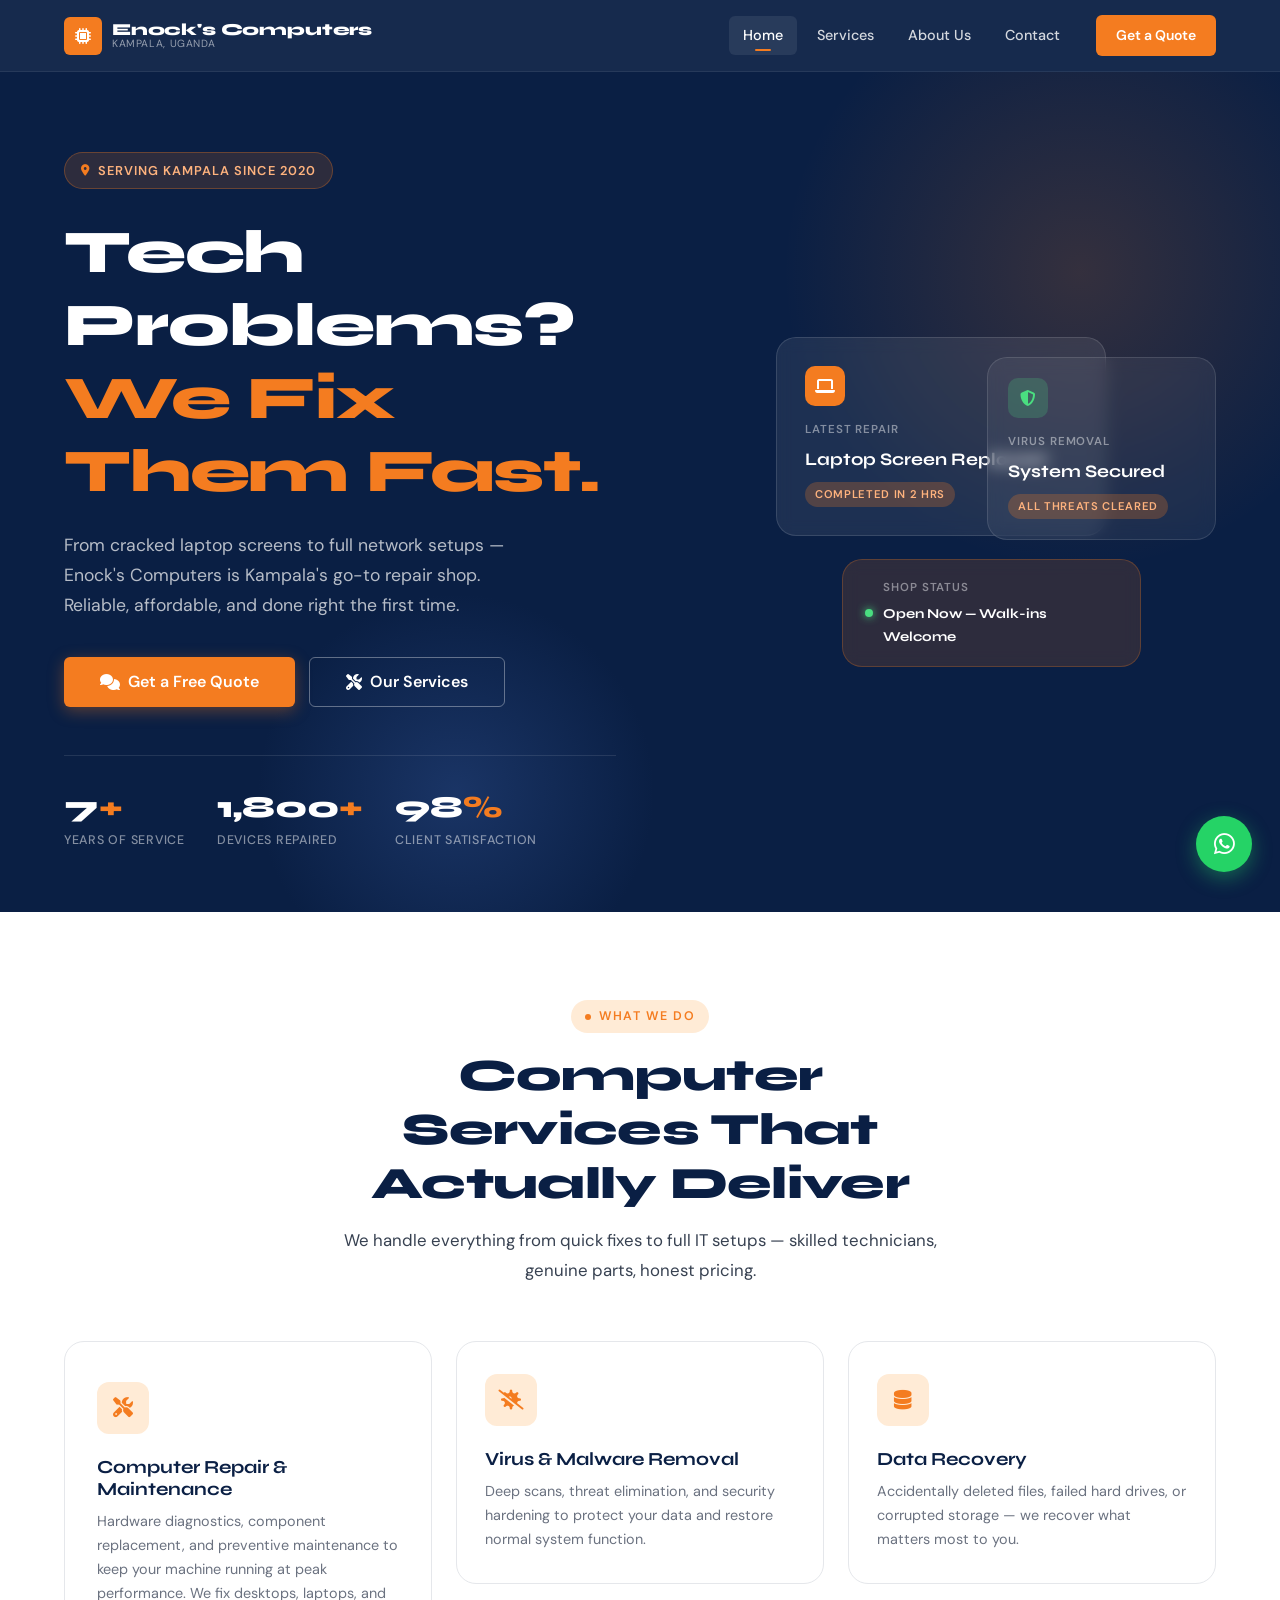
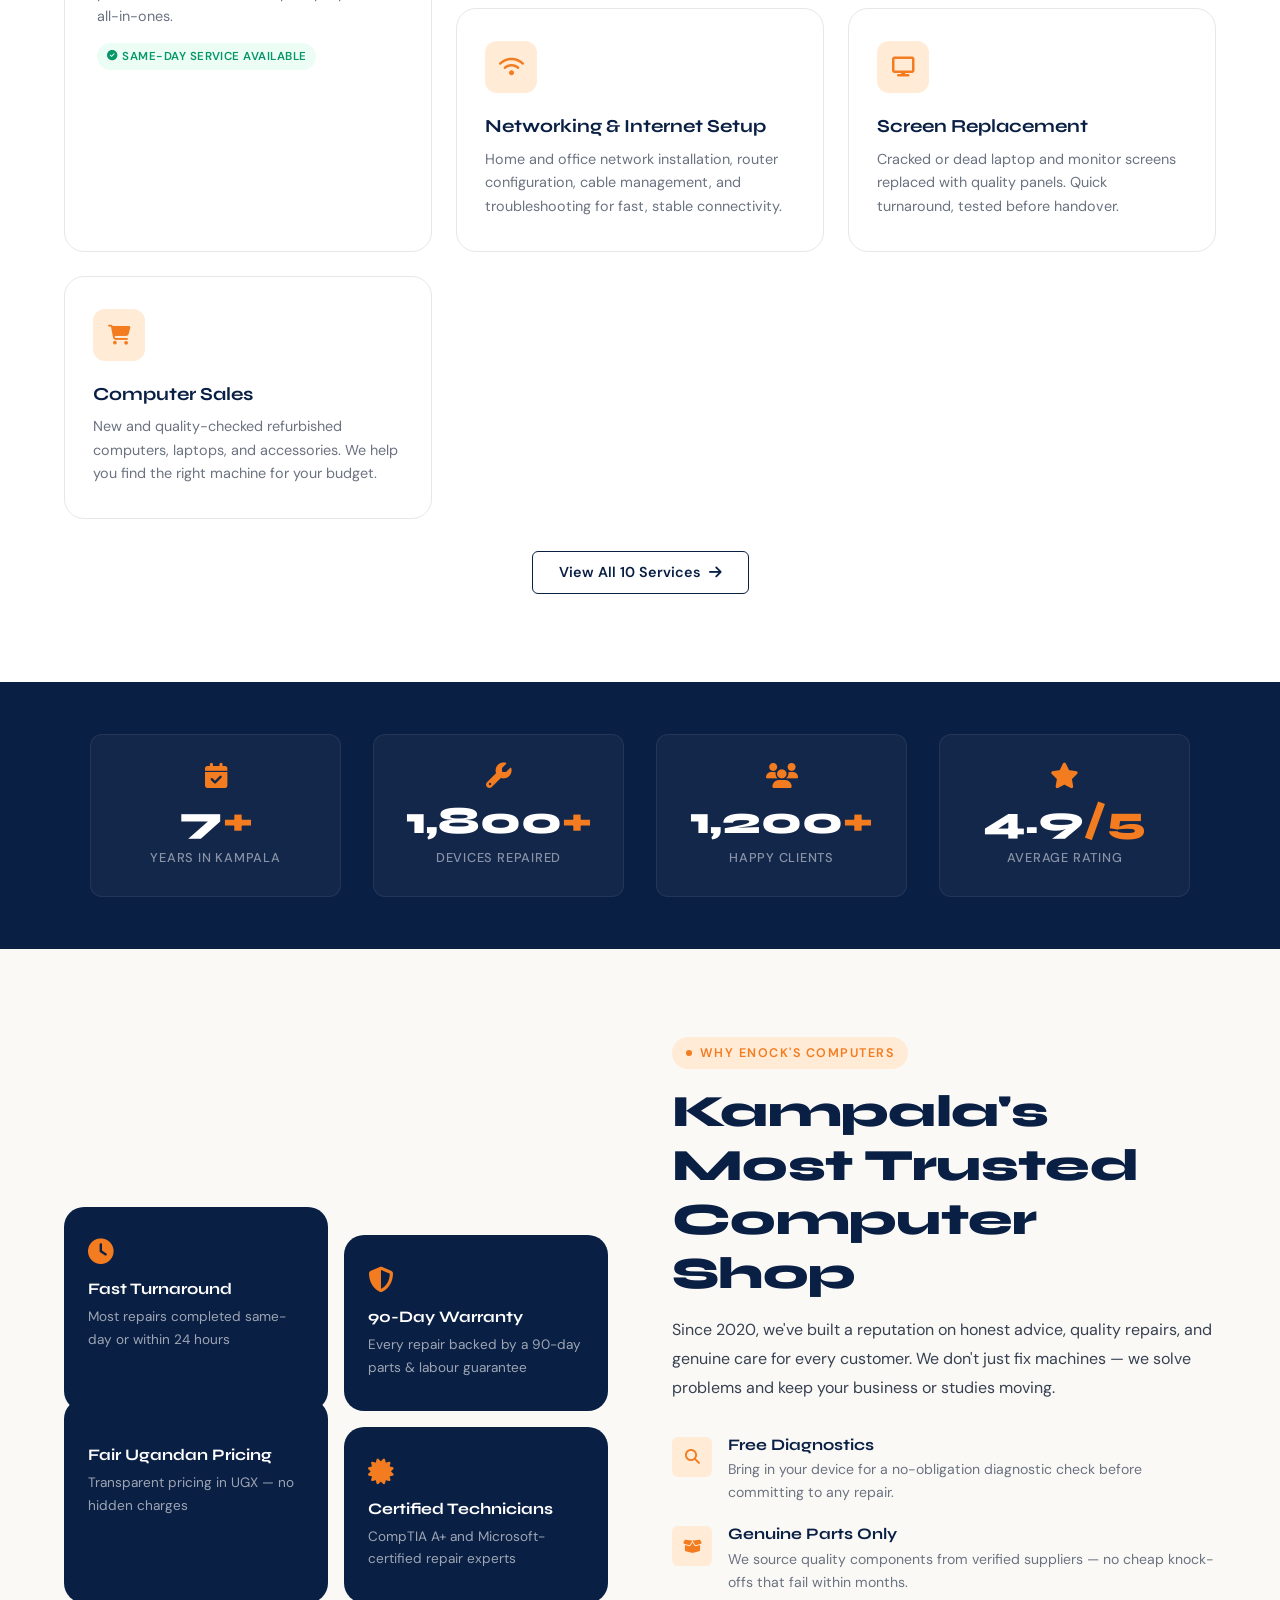
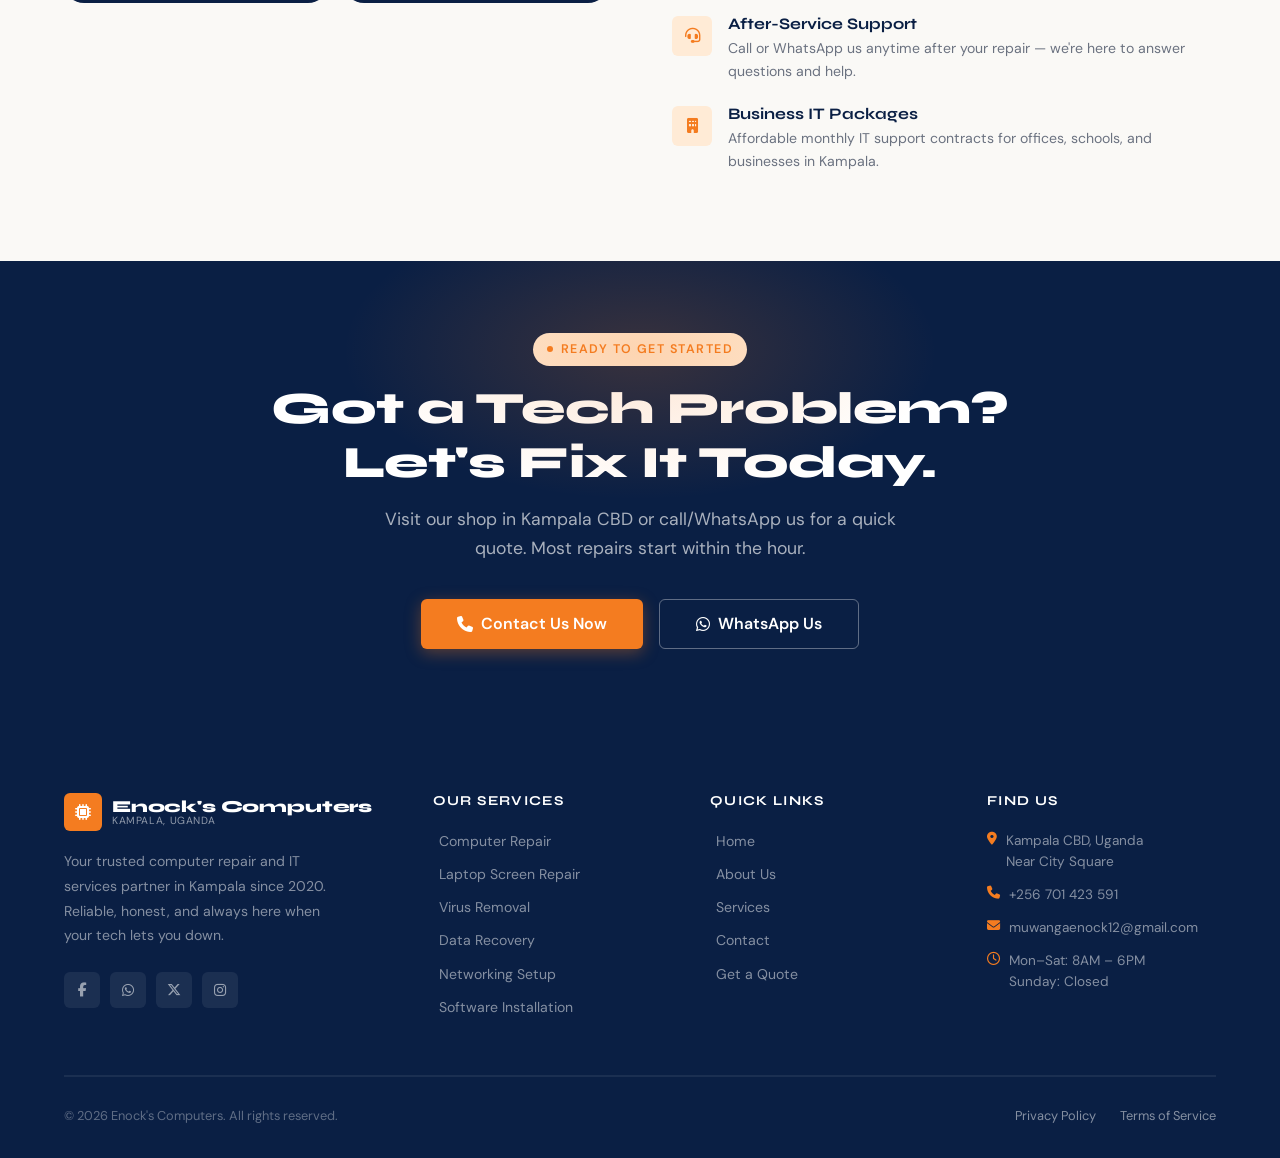
==== commit 597f4946: "Update index.html" ====
--- a/index.html
+++ b/index.html
@@ -45,7 +45,7 @@
     <div class="hero-content">
       <div class="hero-badge">
         <i class="fa-solid fa-location-dot"></i>
-        Serving Kampala Since 2012
+        Serving Kampala Since 2020
       </div>
       <h1>
         Tech Problems?<br>
@@ -64,11 +64,11 @@
       </div>
       <div class="hero-stats">
         <div class="hero-stat">
-          <strong>12<span>+</span></strong>
+          <strong>7<span>+</span></strong>
           <small>Years of Service</small>
         </div>
         <div class="hero-stat">
-          <strong>4,800<span>+</span></strong>
+          <strong>1,800<span>+</span></strong>
           <small>Devices Repaired</small>
         </div>
         <div class="hero-stat">
@@ -160,17 +160,17 @@
     <div class="stats-inner">
       <div class="stat-item fade-up">
         <i class="fa-solid fa-calendar-check"></i>
-        <div class="stat-number">12<span>+</span></div>
+        <div class="stat-number">7<span>+</span></div>
         <div class="stat-label">Years in Kampala</div>
       </div>
       <div class="stat-item fade-up">
         <i class="fa-solid fa-wrench"></i>
-        <div class="stat-number">4,800<span>+</span></div>
+        <div class="stat-number">1,800<span>+</span></div>
         <div class="stat-label">Devices Repaired</div>
       </div>
       <div class="stat-item fade-up">
         <i class="fa-solid fa-users"></i>
-        <div class="stat-number">3,200<span>+</span></div>
+        <div class="stat-number">1,200<span>+</span></div>
         <div class="stat-label">Happy Clients</div>
       </div>
       <div class="stat-item fade-up">
@@ -212,7 +212,7 @@
       <div class="why-content">
         <div class="section-label">Why Enock's Computers</div>
         <h2>Kampala's Most Trusted Computer Shop</h2>
-        <p style="margin-top:16px; line-height:1.8;">Since 2012, we've built a reputation on honest advice, quality repairs, and genuine care for every customer. We don't just fix machines — we solve problems and keep your business or studies moving.</p>
+        <p style="margin-top:16px; line-height:1.8;">Since 2020, we've built a reputation on honest advice, quality repairs, and genuine care for every customer. We don't just fix machines — we solve problems and keep your business or studies moving.</p>
         <div class="why-list">
           <div class="why-item">
             <div class="why-item-icon"><i class="fa-solid fa-magnifying-glass"></i></div>
@@ -256,7 +256,7 @@
       <a href="contact.html" class="btn btn-primary btn-lg">
         <i class="fa-solid fa-phone"></i> Contact Us Now
       </a>
-      <a href="tel:+256700000000" class="btn btn-outline-white btn-lg">
+      <a href="tel:+256701423591" class="btn btn-outline-white btn-lg">
         <i class="fa-brands fa-whatsapp"></i> WhatsApp Us
       </a>
     </div>
@@ -273,7 +273,7 @@
             <span>Kampala, Uganda</span>
           </div>
         </a>
-        <p>Your trusted computer repair and IT services partner in Kampala since 2012. Reliable, honest, and always here when your tech lets you down.</p>
+        <p>Your trusted computer repair and IT services partner in Kampala since 2020. Reliable, honest, and always here when your tech lets you down.</p>
         <div class="social-links">
           <a href="#" class="social-link" aria-label="Facebook"><i class="fa-brands fa-facebook-f"></i></a>
           <a href="#" class="social-link" aria-label="WhatsApp"><i class="fa-brands fa-whatsapp"></i></a>
@@ -305,8 +305,8 @@
       <div class="footer-col footer-contact">
         <h5>Find Us</h5>
         <p><i class="fa-solid fa-location-dot"></i> Kampala CBD, Uganda<br>Near City Square</p>
-        <a href="tel:+256700000000"><i class="fa-solid fa-phone"></i> +256 700 000 000</a>
-        <a href="mailto:info@enockscomputers.ug"><i class="fa-solid fa-envelope"></i> info@enockscomputers.ug</a>
+        <a href="tel:+25670142391"><i class="fa-solid fa-phone"></i> +256 701 423 591</a>
+        <a href="mailto:muwangaenock12@gmail.com"><i class="fa-solid fa-envelope"></i> muwangaenock12@gmail.com</a>
         <p><i class="fa-regular fa-clock"></i> Mon–Sat: 8AM – 6PM<br>Sunday: Closed</p>
       </div>
     </div>
@@ -321,7 +321,7 @@
   </footer>
 
   <!-- WhatsApp Float -->
-  <a href="https://wa.me/256700000000" class="whatsapp-float" target="_blank" rel="noopener" aria-label="Chat on WhatsApp">
+  <a href="https://wa.me/256701423591" class="whatsapp-float" target="_blank" rel="noopener" aria-label="Chat on WhatsApp">
     <i class="fa-brands fa-whatsapp"></i>
   </a>
 
